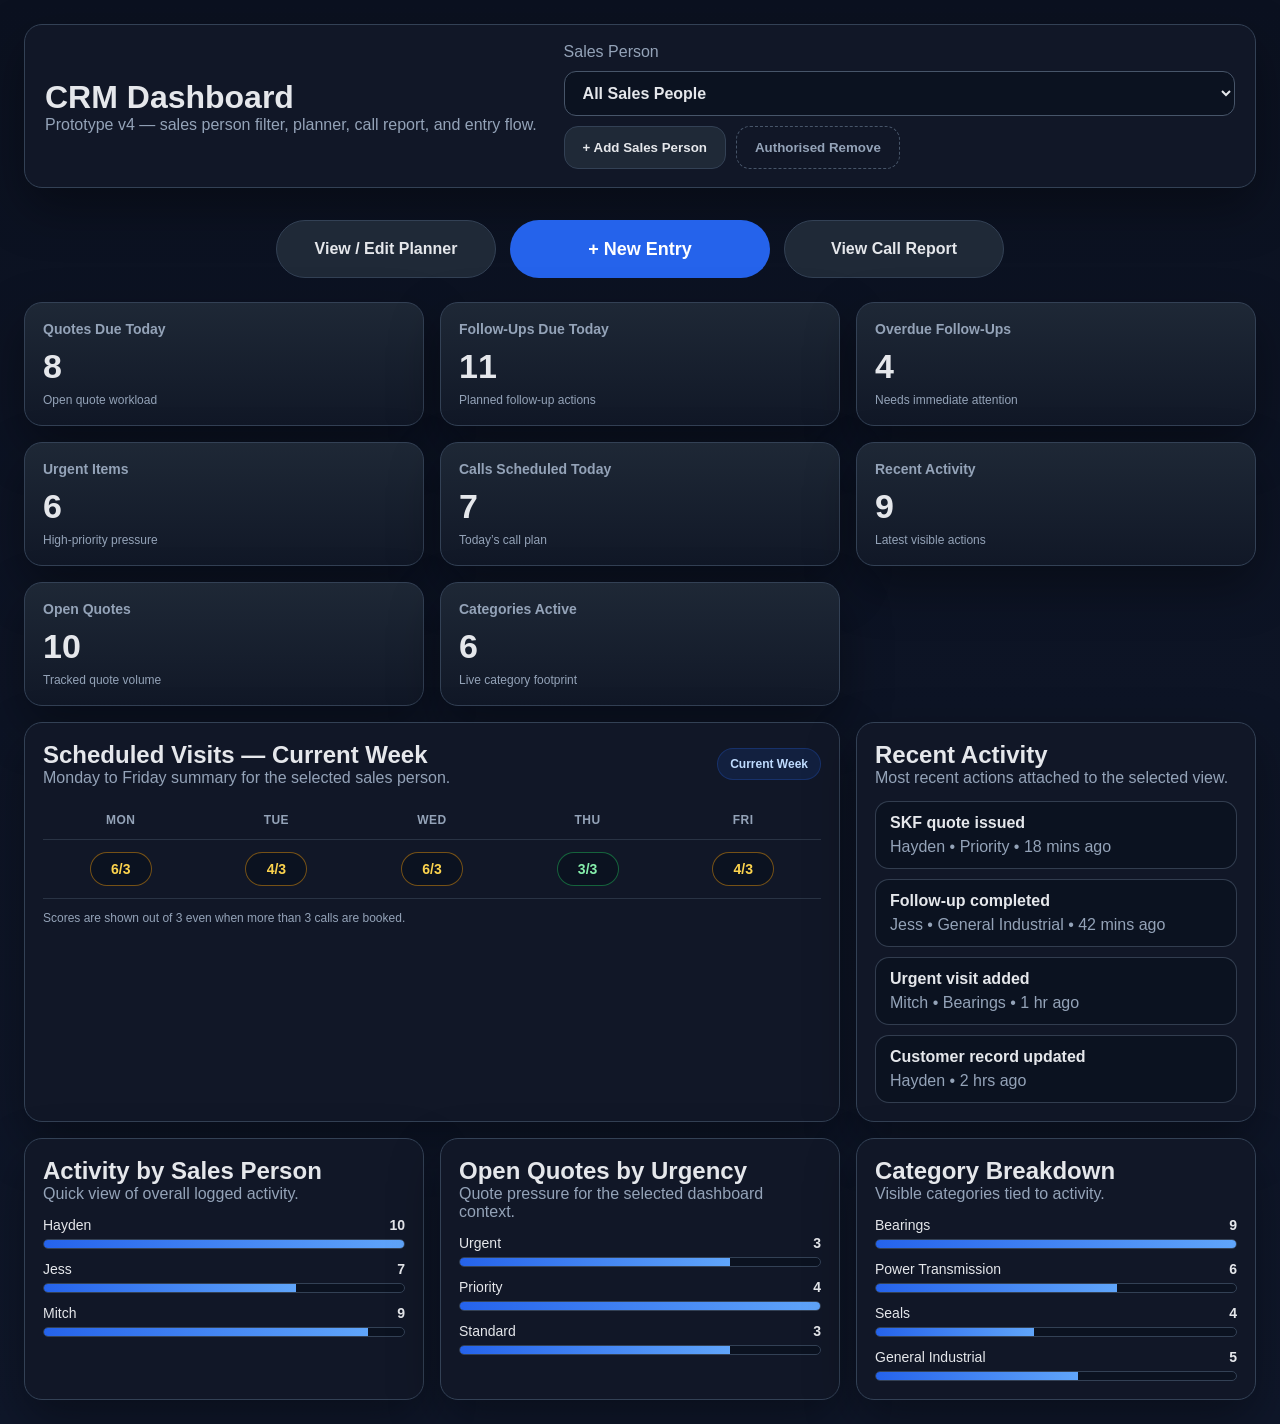
==== crm.html @ 4c28389d "Update crm.html" ====
<!DOCTYPE html>
<html lang="en">
<head>
  <meta charset="UTF-8" />
  <meta name="viewport" content="width=device-width, initial-scale=1.0" />
  <title>Preptus CRM Dashboard Prototype v4</title>
  <style>
    :root{
      --bg:#0f172a;
      --panel:#111827;
      --panel2:#1f2937;
      --panel3:#0b1220;
      --border:#334155;
      --text:#e5e7eb;
      --muted:#94a3b8;
      --accent:#2563eb;
      --accent2:#1d4ed8;
      --good:#22c55e;
      --warn:#f59e0b;
      --bad:#ef4444;
      --shadow:0 20px 50px rgba(0,0,0,.35);
      --radius:18px;
    }
    *{box-sizing:border-box}
    body{
      margin:0;
      font-family:Arial,Helvetica,sans-serif;
      background:linear-gradient(180deg,#0b1120 0%,#0f172a 100%);
      color:var(--text);
      <div class="top-nav">
  <a href="index.html" class="nav-btn">🏠 Dashboard</a>
  <a href="resources.html" class="nav-btn">⬅ Back</a>
</div>
    }
    .page{
      max-width:1500px;
      margin:0 auto;
      padding:24px;
    }
    .topbar,.card,.modal{
      background:rgba(17,24,39,.95);
      border:1px solid var(--border);
      border-radius:var(--radius);
      box-shadow:var(--shadow);
    }
    .topbar{
      padding:18px 20px;
      display:flex;
      align-items:center;
      justify-content:space-between;
      gap:16px;
      margin-bottom:18px;
      flex-wrap:wrap;
    }
    h1,h2,h3,p{margin:0}
    .muted{color:var(--muted)}
    .controls{display:flex;gap:10px;align-items:center;flex-wrap:wrap}
    .top-select, .field input, .field select, .field textarea{
      width:100%;
      background:#0b1220;
      color:var(--text);
      border:1px solid #475569;
      border-radius:12px;
      padding:12px 14px;
      font:inherit;
    }
    .top-select{min-width:220px;font-weight:700}
    .btn{
      appearance:none;
      border:none;
      cursor:pointer;
      padding:13px 18px;
      border-radius:14px;
      font-weight:700;
      color:#fff;
      background:var(--accent);
      transition:.15s ease;
    }
    .btn:hover{transform:translateY(-1px);background:var(--accent2)}
    .btn.secondary{
      background:var(--panel2);
      border:1px solid var(--border);
      color:var(--text);
    }
    .btn.ghost{
      background:transparent;
      border:1px dashed #475569;
      color:var(--muted);
    }
    .hero{
      display:flex;
      align-items:center;
      justify-content:center;
      gap:14px;
      flex-wrap:wrap;
      padding:14px 0 24px;
    }
    .hero .btn{
      min-width:220px;
      min-height:58px;
      font-size:16px;
      border-radius:999px;
    }
    .hero .btn.center{
      min-width:260px;
      font-size:18px;
    }
    .grid{
      display:grid;
      grid-template-columns:repeat(12,1fr);
      gap:16px;
    }
    .card{padding:18px}
    .metric-card{
      grid-column:span 12;
      display:flex;
      align-items:flex-start;
      justify-content:space-between;
      gap:10px;
      min-height:120px;
      background:linear-gradient(180deg,rgba(31,41,55,.95) 0%, rgba(17,24,39,.95) 100%);
    }
    .metric-card h3{font-size:14px;color:var(--muted);margin-bottom:12px}
    .metric-card .value{font-size:34px;font-weight:800;line-height:1}
    .metric-card .sub{font-size:12px;color:var(--muted);margin-top:10px}
    @media(min-width:700px){ .metric-card{grid-column:span 6} }
    @media(min-width:1100px){ .metric-card{grid-column:span 4} }
    @media(min-width:1350px){ .metric-card{grid-column:span 3} }
    .span-4{grid-column:span 12}
    .span-6{grid-column:span 12}
    .span-8{grid-column:span 12}
    .span-12{grid-column:span 12}
    @media(min-width:1000px){
      .span-4{grid-column:span 4}
      .span-6{grid-column:span 6}
      .span-8{grid-column:span 8}
    }
    .section-title{
      display:flex;
      align-items:center;
      justify-content:space-between;
      gap:10px;
      margin-bottom:14px;
    }
    .pill{
      display:inline-flex;
      align-items:center;
      justify-content:center;
      padding:8px 12px;
      border-radius:999px;
      background:rgba(37,99,235,.12);
      color:#bfdbfe;
      border:1px solid rgba(37,99,235,.25);
      font-size:12px;
      font-weight:700;
    }
    .list, .report-list{
      display:grid;
      gap:10px;
    }
    .list-item, .report-item{
      padding:12px 14px;
      border-radius:14px;
      background:#0b1220;
      border:1px solid rgba(71,85,105,.65);
    }
    .list-item strong, .report-item strong{display:block;margin-bottom:6px}
    .bar-row{display:grid;gap:12px}
    .bar-label{
      display:flex;justify-content:space-between;gap:10px;font-size:14px;margin-bottom:6px
    }
    .bar{
      height:10px;border-radius:999px;background:#0b1220;border:1px solid #334155;overflow:hidden
    }
    .bar > span{
      display:block;height:100%;background:linear-gradient(90deg,#2563eb 0%, #60a5fa 100%)
    }

    .summary-table{
      width:100%;
      border-collapse:collapse;
      font-size:14px;
    }
    .summary-table th,.summary-table td{
      border-bottom:1px solid rgba(71,85,105,.45);
      padding:12px 10px;
      text-align:center;
    }
    .summary-table th{color:var(--muted);font-size:12px;letter-spacing:.04em;text-transform:uppercase}
    .score{
      display:inline-flex;
      align-items:center;
      justify-content:center;
      min-width:62px;
      padding:8px 10px;
      border-radius:999px;
      background:#0b1220;
      border:1px solid #475569;
      font-weight:800;
    }
    .score.good{border-color:rgba(34,197,94,.45); color:#86efac}
    .score.warn{border-color:rgba(245,158,11,.45); color:#fcd34d}
    .score.bad{border-color:rgba(239,68,68,.45); color:#fca5a5}
    .tiny{font-size:12px;color:var(--muted)}

    .overlay{
      position:fixed;inset:0;background:rgba(2,6,23,.72);
      display:none;align-items:center;justify-content:center;
      padding:20px;z-index:50;
    }
    .overlay.show{display:flex}
    .modal{
      width:min(1100px,100%);
      max-height:min(90vh,920px);
      overflow:auto;
      padding:20px;
      position:relative;
    }
    .modal.large{width:min(1380px,100%)}
    .close{
      position:absolute;top:14px;right:14px;
      width:42px;height:42px;border-radius:999px;
      border:1px solid var(--border);background:#0b1220;color:var(--text);cursor:pointer;font-size:20px
    }
    .modal-header{
      display:flex;align-items:flex-start;justify-content:space-between;gap:14px;
      margin-bottom:16px;padding-right:54px;
    }
    .form-grid{
      display:grid;grid-template-columns:repeat(12,1fr);gap:14px;
    }
    .field{grid-column:span 12}
    .field.half{grid-column:span 12}
    .field.third{grid-column:span 12}
    .field textarea{min-height:100px;resize:vertical}
    @media(min-width:900px){
      .field.half{grid-column:span 6}
      .field.third{grid-column:span 4}
    }
    .quote-fields{
      display:none;
      margin-top:14px;
      padding:16px;
      border:1px solid rgba(37,99,235,.35);
      background:rgba(37,99,235,.08);
      border-radius:16px;
    }
    .quote-fields.show{display:block}

    .planner-toolbar{
      display:flex;justify-content:space-between;align-items:center;gap:12px;flex-wrap:wrap;margin-bottom:16px;
    }
    .week-chip{
      display:inline-flex;align-items:center;gap:8px;padding:10px 14px;border-radius:999px;background:#0b1220;border:1px solid #475569;font-weight:700
    }
    .planner-grid{
      display:grid;
      grid-template-columns:repeat(5,minmax(240px,1fr));
      gap:14px;
      align-items:start;
      overflow-x:auto;
      padding-bottom:8px;
    }
    .day-card{
      min-width:240px;
      background:#0b1220;
      border:1px solid rgba(71,85,105,.65);
      border-radius:18px;
      padding:14px;
    }
    .day-card h3{margin-bottom:4px}
    .day-card .tiny{margin-bottom:12px;display:block}
    .call-list{
      display:grid;
      gap:10px;
    }
    .call-row{
      border:1px solid rgba(71,85,105,.6);
      background:rgba(15,23,42,.9);
      border-radius:14px;
      padding:10px;
    }
    .call-row label{
      display:block;
      font-size:11px;
      color:var(--muted);
      margin:0 0 6px;
      letter-spacing:.03em;
      text-transform:uppercase;
    }
    .call-row input{
      width:100%;
      background:#020617;
      color:var(--text);
      border:1px solid #334155;
      border-radius:10px;
      padding:10px 12px;
      font:inherit;
    }
    .call-row.mandatory{border-color:rgba(245,158,11,.4)}
    .planner-foot{
      margin-top:16px;
      display:flex;justify-content:space-between;align-items:center;gap:12px;flex-wrap:wrap
    }
    .empty-note{
      padding:18px;
      text-align:center;
      border:1px dashed #475569;
      border-radius:16px;
      color:var(--muted);
      background:#0b1220;
    }
  </style>
</head>
<body>
  <div class="page">
    <header class="topbar">
      <div>
        <h1>CRM Dashboard</h1>
        <p class="muted">Prototype v4 — sales person filter, planner, call report, and entry flow.</p>
      </div>
      <div class="controls">
        <label class="muted" for="salesPersonFilter">Sales Person</label>
        <select id="salesPersonFilter" class="top-select"></select>
        <button class="btn secondary" id="addSalesPersonBtn" type="button">+ Add Sales Person</button>
        <button class="btn ghost" id="removeSalesPersonBtn" type="button">Authorised Remove</button>
      </div>
    </header>

    <section class="hero">
      <button class="btn secondary" id="openPlannerBtn" type="button">View / Edit Planner</button>
      <button class="btn center" id="openEntryBtn" type="button">+ New Entry</button>
      <button class="btn secondary" id="openReportBtn" type="button">View Call Report</button>
    </section>

    <section class="grid" id="metricGrid"></section>

    <section class="grid" style="margin-top:16px;">
      <article class="card span-8">
        <div class="section-title">
          <div>
            <h2>Scheduled Visits — Current Week</h2>
            <p class="muted">Monday to Friday summary for the selected sales person.</p>
          </div>
          <span class="pill" id="weekLabelMain">Current Week</span>
        </div>
        <div id="weekSummaryWrap"></div>
      </article>

      <article class="card span-4">
        <div class="section-title">
          <div>
            <h2>Recent Activity</h2>
            <p class="muted">Most recent actions attached to the selected view.</p>
          </div>
        </div>
        <div class="list" id="recentActivity"></div>
      </article>

      <article class="card span-4">
        <div class="section-title">
          <div>
            <h2>Activity by Sales Person</h2>
            <p class="muted">Quick view of overall logged activity.</p>
          </div>
        </div>
        <div class="bar-row" id="activityBySales"></div>
      </article>

      <article class="card span-4">
        <div class="section-title">
          <div>
            <h2>Open Quotes by Urgency</h2>
            <p class="muted">Quote pressure for the selected dashboard context.</p>
          </div>
        </div>
        <div class="bar-row" id="quotesByUrgency"></div>
      </article>

      <article class="card span-4">
        <div class="section-title">
          <div>
            <h2>Category Breakdown</h2>
            <p class="muted">Visible categories tied to activity.</p>
          </div>
        </div>
        <div class="bar-row" id="categoryBreakdown"></div>
      </article>
    </section>
  </div>

  <div class="overlay" id="entryOverlay" aria-hidden="true">
    <div class="modal">
      <button class="close" type="button" data-close="entryOverlay">×</button>
      <div class="modal-header">
        <div>
          <h2>New CRM Entry</h2>
          <p class="muted">Fill the log, then submit. Submit closes the overlay for now.</p>
        </div>
      </div>

      <form id="crmForm">
        <div class="form-grid">
          <div class="field half">
            <label for="company">Company</label>
            <input id="company" name="company" type="text" />
          </div>
          <div class="field half">
            <label for="contactName">Contact Name</label>
            <input id="contactName" name="contactName" type="text" />
          </div>
          <div class="field half">
            <label for="contactNumber">Contact Number</label>
            <input id="contactNumber" name="contactNumber" type="tel" />
          </div>
          <div class="field half">
            <label for="email">Email</label>
            <input id="email" name="email" type="email" />
          </div>
          <div class="field third">
            <label for="salesPersonEntry">Sales Person</label>
            <select id="salesPersonEntry" name="salesPersonEntry"></select>
          </div>
          <div class="field third">
            <label for="category">Category</label>
            <select id="category" name="category">
              <option>Bearings</option>
              <option>Power Transmission</option>
              <option>Seals</option>
              <option>Lubrication</option>
              <option>General Industrial</option>
              <option>Other</option>
            </select>
          </div>
          <div class="field third">
            <label for="purpose">Purpose</label>
            <select id="purpose" name="purpose">
              <option value="">Select purpose</option>
              <option>Quote</option>
              <option>Order</option>
              <option>Enquiry</option>
            </select>
          </div>
          <div class="field half">
            <label for="result">Result</label>
            <select id="result" name="result">
              <option>Quoted</option>
              <option>Ordered</option>
              <option>Information Provided</option>
              <option>Waiting on Supplier</option>
              <option>Waiting on Customer</option>
              <option>No Sale</option>
              <option>Closed</option>
            </select>
          </div>
          <div class="field half">
            <label for="followUpRequired">Follow Up Required</label>
            <select id="followUpRequired" name="followUpRequired">
              <option>Yes</option>
              <option>No</option>
            </select>
          </div>
          <div class="field half">
            <label for="followUpDate">Follow Up Date</label>
            <input id="followUpDate" name="followUpDate" type="date" />
          </div>
          <div class="field half">
            <label for="followUpAction">Follow Up Action</label>
            <select id="followUpAction" name="followUpAction">
              <option>Call</option>
              <option>Email</option>
              <option>Quote Check</option>
              <option>Await Response</option>
              <option>Visit</option>
              <option>Close Out</option>
            </select>
          </div>
          <div class="field half">
            <label for="createdDate">Created Date</label>
            <input id="createdDate" name="createdDate" type="date" />
          </div>
          <div class="field half">
            <label for="updatedDate">Last Updated Date</label>
            <input id="updatedDate" name="updatedDate" type="date" />
          </div>
          <div class="field half">
            <label for="status">Status</label>
            <select id="status" name="status">
              <option>Open</option>
              <option>In Progress</option>
              <option>Waiting</option>
              <option>Closed</option>
            </select>
          </div>
          <div class="field">
            <label for="notes">Notes</label>
            <textarea id="notes" name="notes"></textarea>
          </div>
        </div>

        <div class="quote-fields" id="quoteFields">
          <div class="form-grid">
            <div class="field third">
              <label for="quoteCompletionDate">Quote Prompt Completion Date</label>
              <input id="quoteCompletionDate" name="quoteCompletionDate" type="date" />
            </div>
            <div class="field third">
              <label for="quoteFollowUpDate">Follow Up Date</label>
              <input id="quoteFollowUpDate" name="quoteFollowUpDate" type="date" />
            </div>
            <div class="field third">
              <label for="urgency">Urgency</label>
              <select id="urgency" name="urgency">
                <option>Standard</option>
                <option>Priority</option>
                <option>Urgent</option>
              </select>
            </div>
          </div>
        </div>

        <div style="display:flex; justify-content:flex-end; gap:10px; margin-top:18px;">
          <button class="btn secondary" type="button" data-close="entryOverlay">Cancel</button>
          <button class="btn" type="submit">Submit</button>
        </div>
      </form>
    </div>
  </div>

  <div class="overlay" id="plannerOverlay" aria-hidden="true">
    <div class="modal large">
      <button class="close" type="button" data-close="plannerOverlay">×</button>
      <div class="modal-header">
        <div>
          <h2>Weekly Call Planner</h2>
          <p class="muted">Three calls per day are prebooked by default. Additional calls can be added underneath each day.</p>
        </div>
      </div>

      <div class="planner-toolbar">
        <div class="controls">
          <span class="week-chip" id="plannerSalesChip">Sales Person</span>
          <span class="week-chip" id="plannerWeekChip">Current Week</span>
        </div>
        <div class="controls">
          <button class="btn secondary" id="showCurrentWeekBtn" type="button">Current Week</button>
          <button class="btn secondary" id="showNextWeekBtn" type="button">Next Week</button>
        </div>
      </div>

      <div class="planner-grid" id="plannerGrid"></div>

      <div class="planner-foot">
        <p class="tiny">Each day shows Monday to Friday only. Add more calls as needed.</p>
        <button class="btn secondary" type="button" data-close="plannerOverlay">Close Planner</button>
      </div>
    </div>
  </div>

  <div class="overlay" id="reportOverlay" aria-hidden="true">
    <div class="modal">
      <button class="close" type="button" data-close="reportOverlay">×</button>
      <div class="modal-header">
        <div>
          <h2>Call Report</h2>
          <p class="muted">Shows scheduled visits for the selected sales person and week view.</p>
        </div>
      </div>

      <div class="planner-toolbar">
        <div class="controls">
          <span class="week-chip" id="reportSalesChip">Sales Person</span>
          <span class="week-chip" id="reportWeekChip">Current Week</span>
        </div>
        <div class="controls">
          <button class="btn secondary" id="reportCurrentBtn" type="button">Current Week</button>
          <button class="btn secondary" id="reportNextBtn" type="button">Next Week</button>
        </div>
      </div>

      <div class="report-list" id="reportList"></div>

      <div style="display:flex; justify-content:flex-end; margin-top:18px;">
        <button class="btn secondary" type="button" data-close="reportOverlay">Close Report</button>
      </div>
    </div>
  </div>

  <script>
    (function () {
      var DAYS = ['Monday', 'Tuesday', 'Wednesday', 'Thursday', 'Friday'];

      var state = {
        salesPeople: ['All Sales People', 'Hayden', 'Jess', 'Mitch'],
        selectedSalesPerson: 'All Sales People',
        visibleWeek: 'current',
        dashboardData: {
          'All Sales People': {
            metrics: { quotesDue: 8, followupsDue: 11, overdue: 4, urgent: 6, callsToday: 7, recentCount: 9, openQuotes: 10, activeCategories: 6, scheduledThisWeek: 23 },
            recentActivity: [
              { title: 'SKF quote issued', meta: 'Hayden • Priority • 18 mins ago' },
              { title: 'Follow-up completed', meta: 'Jess • General Industrial • 42 mins ago' },
              { title: 'Urgent visit added', meta: 'Mitch • Bearings • 1 hr ago' },
              { title: 'Customer record updated', meta: 'Hayden • 2 hrs ago' }
            ],
            activityBySales: [
              { label: 'Hayden', value: 14 },
              { label: 'Jess', value: 8 },
              { label: 'Mitch', value: 11 }
            ],
            quotesByUrgency: [
              { label: 'Urgent', value: 3 },
              { label: 'Priority', value: 4 },
              { label: 'Standard', value: 3 }
            ],
            categoryBreakdown: [
              { label: 'Bearings', value: 9 },
              { label: 'Power Transmission', value: 6 },
              { label: 'Seals', value: 4 },
              { label: 'General Industrial', value: 5 }
            ]
          },
          'Hayden': {
            metrics: { quotesDue: 3, followupsDue: 4, overdue: 1, urgent: 2, callsToday: 3, recentCount: 4, openQuotes: 4, activeCategories: 4, scheduledThisWeek: 8 },
            recentActivity: [
              { title: 'Quote follow-up booked', meta: 'Priority • 20 mins ago' },
              { title: 'Visit added to planner', meta: 'General Industrial • 55 mins ago' },
              { title: 'Enquiry logged', meta: 'Bearings • 1 hr ago' }
            ],
            activityBySales: [
              { label: 'Hayden', value: 14 },
              { label: 'Jess', value: 8 },
              { label: 'Mitch', value: 11 }
            ],
            quotesByUrgency: [
              { label: 'Urgent', value: 1 },
              { label: 'Priority', value: 2 },
              { label: 'Standard', value: 1 }
            ],
            categoryBreakdown: [
              { label: 'Bearings', value: 3 },
              { label: 'Power Transmission', value: 2 },
              { label: 'Seals', value: 1 },
              { label: 'General Industrial', value: 2 }
            ]
          },
          'Jess': {
            metrics: { quotesDue: 2, followupsDue: 3, overdue: 2, urgent: 1, callsToday: 2, recentCount: 3, openQuotes: 3, activeCategories: 3, scheduledThisWeek: 7 },
            recentActivity: [
              { title: 'Customer call completed', meta: 'General Industrial • 14 mins ago' },
              { title: 'Quote in progress', meta: 'Bearings • 1 hr ago' }
            ],
            activityBySales: [
              { label: 'Hayden', value: 14 },
              { label: 'Jess', value: 8 },
              { label: 'Mitch', value: 11 }
            ],
            quotesByUrgency: [
              { label: 'Urgent', value: 1 },
              { label: 'Priority', value: 1 },
              { label: 'Standard', value: 1 }
            ],
            categoryBreakdown: [
              { label: 'General Industrial', value: 3 },
              { label: 'Bearings', value: 2 },
              { label: 'Seals', value: 1 }
            ]
          },
          'Mitch': {
            metrics: { quotesDue: 3, followupsDue: 4, overdue: 1, urgent: 3, callsToday: 2, recentCount: 2, openQuotes: 3, activeCategories: 4, scheduledThisWeek: 8 },
            recentActivity: [
              { title: 'Urgent site visit added', meta: 'Bearings • 9 mins ago' },
              { title: 'Quote requested', meta: 'Power Transmission • 47 mins ago' }
            ],
            activityBySales: [
              { label: 'Hayden', value: 14 },
              { label: 'Jess', value: 8 },
              { label: 'Mitch', value: 11 }
            ],
            quotesByUrgency: [
              { label: 'Urgent', value: 1 },
              { label: 'Priority', value: 1 },
              { label: 'Standard', value: 1 }
            ],
            categoryBreakdown: [
              { label: 'Bearings', value: 4 },
              { label: 'Power Transmission', value: 3 },
              { label: 'General Industrial', value: 1 }
            ]
          }
        },
        plannerData: {}
      };

      function seededCalls() {
        return {
          current: {
            Monday: ['Acme Hydraulics', 'Bayside Pumps', ''],
            Tuesday: ['Metro Bearings', '', ''],
            Wednesday: ['PlantFix Services', 'Delta Industrial', ''],
            Thursday: ['', '', ''],
            Friday: ['Valley Engineering', '', '']
          },
          next: {
            Monday: ['', '', ''],
            Tuesday: ['', '', ''],
            Wednesday: ['', '', ''],
            Thursday: ['', '', ''],
            Friday: ['', '', '']
          }
        };
      }

      function ensurePlanner(name) {
        if (!state.plannerData[name]) {
          state.plannerData[name] = seededCalls();
        }
        return state.plannerData[name];
      }

      ['Hayden', 'Jess', 'Mitch'].forEach(function (name) { ensurePlanner(name); });
      state.plannerData['Jess'].current.Tuesday[1] = 'Northside Trade';
      state.plannerData['Jess'].current.Friday[1] = 'Eastern Conveyor';
      state.plannerData['Mitch'].current.Monday[1] = 'WestPro Maintenance';
      state.plannerData['Mitch'].current.Thursday[0] = 'RiverTech';
      state.plannerData['Mitch'].current.Thursday[1] = 'Apex Ag';
      state.plannerData['Mitch'].current.Thursday[2] = 'Southern Belting';

      var salesPersonFilter = document.getElementById('salesPersonFilter');
      var salesPersonEntry = document.getElementById('salesPersonEntry');
      var addSalesPersonBtn = document.getElementById('addSalesPersonBtn');
      var removeSalesPersonBtn = document.getElementById('removeSalesPersonBtn');

      var openEntryBtn = document.getElementById('openEntryBtn');
      var openPlannerBtn = document.getElementById('openPlannerBtn');
      var openReportBtn = document.getElementById('openReportBtn');

      var entryOverlay = document.getElementById('entryOverlay');
      var plannerOverlay = document.getElementById('plannerOverlay');
      var reportOverlay = document.getElementById('reportOverlay');

      var crmForm = document.getElementById('crmForm');
      var purpose = document.getElementById('purpose');
      var quoteFields = document.getElementById('quoteFields');

      var metricGrid = document.getElementById('metricGrid');
      var recentActivity = document.getElementById('recentActivity');
      var activityBySales = document.getElementById('activityBySales');
      var quotesByUrgency = document.getElementById('quotesByUrgency');
      var categoryBreakdown = document.getElementById('categoryBreakdown');
      var weekSummaryWrap = document.getElementById('weekSummaryWrap');
      var weekLabelMain = document.getElementById('weekLabelMain');

      var plannerGrid = document.getElementById('plannerGrid');
      var plannerSalesChip = document.getElementById('plannerSalesChip');
      var plannerWeekChip = document.getElementById('plannerWeekChip');
      var showCurrentWeekBtn = document.getElementById('showCurrentWeekBtn');
      var showNextWeekBtn = document.getElementById('showNextWeekBtn');

      var reportList = document.getElementById('reportList');
      var reportSalesChip = document.getElementById('reportSalesChip');
      var reportWeekChip = document.getElementById('reportWeekChip');
      var reportCurrentBtn = document.getElementById('reportCurrentBtn');
      var reportNextBtn = document.getElementById('reportNextBtn');

      function setTodayDefaults() {
        var today = new Date().toISOString().slice(0, 10);
        document.getElementById('createdDate').value = today;
        document.getElementById('updatedDate').value = today;
      }

      function populateSalesPeople() {
        var options = state.salesPeople.map(function (name) {
          return '<option value="' + escapeHtml(name) + '">' + escapeHtml(name) + '</option>';
        }).join('');
        salesPersonFilter.innerHTML = options;
        salesPersonFilter.value = state.selectedSalesPerson;
        salesPersonEntry.innerHTML = options.replace('<option value="All Sales People">All Sales People</option>', '');
        if (state.selectedSalesPerson !== 'All Sales People' && state.salesPeople.indexOf(state.selectedSalesPerson) !== -1) {
          salesPersonEntry.value = state.selectedSalesPerson;
        } else {
          salesPersonEntry.selectedIndex = 0;
        }
      }

      function getDashboardData() {
        return state.dashboardData[state.selectedSalesPerson] || createBlankDashboard(state.selectedSalesPerson);
      }

      function getMetricCards(data) {
        return [
          { title: 'Quotes Due Today', value: data.metrics.quotesDue, sub: 'Open quote workload' },
          { title: 'Follow-Ups Due Today', value: data.metrics.followupsDue, sub: 'Planned follow-up actions' },
          { title: 'Overdue Follow-Ups', value: data.metrics.overdue, sub: 'Needs immediate attention' },
          { title: 'Urgent Items', value: data.metrics.urgent, sub: 'High-priority pressure' },
          { title: 'Calls Scheduled Today', value: data.metrics.callsToday, sub: 'Today’s call plan' },
          { title: 'Recent Activity', value: data.metrics.recentCount, sub: 'Latest visible actions' },
          { title: 'Open Quotes', value: data.metrics.openQuotes, sub: 'Tracked quote volume' },
          { title: 'Categories Active', value: data.metrics.activeCategories, sub: 'Live category footprint' }
        ];
      }

      function renderMetrics(data) {
        metricGrid.innerHTML = getMetricCards(data).map(function (item) {
          return '<article class="metric-card card">' +
            '<div><h3>' + escapeHtml(item.title) + '</h3><div class="value">' + item.value + '</div><div class="sub">' + escapeHtml(item.sub) + '</div></div>' +
            '</article>';
        }).join('');
      }

      function renderList(target, items, formatter) {
        if (!items || !items.length) {
          target.innerHTML = '<div class="empty-note">Nothing to show here yet.</div>';
          return;
        }
        target.innerHTML = items.map(formatter).join('');
      }

      function renderBars(target, items) {
        if (!items || !items.length) {
          target.innerHTML = '<div class="empty-note">No data yet.</div>';
          return;
        }
        var max = Math.max.apply(null, items.map(function (item) { return item.value || 0; }).concat([1]));
        target.innerHTML = items.map(function (item) {
          var pct = Math.round(((item.value || 0) / max) * 100);
          return '<div>' +
            '<div class="bar-label"><span>' + escapeHtml(item.label) + '</span><strong>' + (item.value || 0) + '</strong></div>' +
            '<div class="bar"><span style="width:' + pct + '%;"></span></div>' +
          '</div>';
        }).join('');
      }

      function computeWeekSummary(person, weekKey) {
        var names = person === 'All Sales People'
          ? state.salesPeople.filter(function (name) { return name !== 'All Sales People'; })
          : [person];

        return DAYS.map(function (day) {
          var total = 0;
          names.forEach(function (name) {
            var planner = ensurePlanner(name);
            var entries = planner[weekKey][day] || [];
            total += entries.filter(function (value) { return (value || '').trim() !== ''; }).length;
          });
          return { day: day, total: total };
        });
      }

      function scoreClass(value) {
        if (value < 3) return 'bad';
        if (value === 3) return 'good';
        return 'warn';
      }

      function renderWeekSummary() {
        var weekKey = 'current';
        var rows = computeWeekSummary(state.selectedSalesPerson, weekKey);
        weekLabelMain.textContent = 'Current Week';
        weekSummaryWrap.innerHTML =
          '<table class="summary-table">' +
            '<thead><tr>' + rows.map(function (row) { return '<th>' + row.day.slice(0,3) + '</th>'; }).join('') + '</tr></thead>' +
            '<tbody><tr>' + rows.map(function (row) {
              return '<td><span class="score ' + scoreClass(row.total) + '">' + row.total + '/3</span></td>';
            }).join('') + '</tr></tbody>' +
          '</table>' +
          '<p class="tiny" style="margin-top:12px;">Scores are shown out of 3 even when more than 3 calls are booked.</p>';
      }

      function renderDashboard() {
        var data = getDashboardData();
        renderMetrics(data);

        renderList(recentActivity, data.recentActivity, function (item) {
          return '<div class="list-item"><strong>' + escapeHtml(item.title) + '</strong><span class="muted">' + escapeHtml(item.meta) + '</span></div>';
        });
        renderBars(activityBySales, data.activityBySales);
        renderBars(quotesByUrgency, data.quotesByUrgency);
        renderBars(categoryBreakdown, data.categoryBreakdown);
        renderWeekSummary();
      }

      function renderPlanner() {
        plannerSalesChip.textContent = state.selectedSalesPerson;
        plannerWeekChip.textContent = state.visibleWeek === 'current' ? 'Current Week' : 'Next Week';

        if (state.selectedSalesPerson === 'All Sales People') {
          plannerGrid.innerHTML = '<div class="empty-note" style="grid-column:1/-1;">Select an individual sales person to edit the planner.</div>';
          return;
        }

        var planner = ensurePlanner(state.selectedSalesPerson);
        var weekKey = state.visibleWeek;
        plannerGrid.innerHTML = DAYS.map(function (day) {
          var calls = planner[weekKey][day] || [];
          return '<section class="day-card" data-day="' + day + '">' +
            '<h3>' + day + '</h3>' +
            '<span class="tiny">Three default call slots plus extras</span>' +
            '<div class="call-list">' +
              calls.map(function (value, idx) {
                var mandatory = idx < 3 ? ' mandatory' : '';
                var label = idx < 3 ? 'Customer ' + (idx + 1) : 'Additional Call';
                return '<div class="call-row' + mandatory + '">' +
                    '<label>' + label + '</label>' +
                    '<input type="text" value="' + escapeAttribute(value || '') + '" data-day="' + day + '" data-index="' + idx + '" />' +
                  '</div>';
              }).join('') +
            '</div>' +
            '<div style="margin-top:12px;"><button class="btn ghost add-call-btn" type="button" data-day="' + day + '">+ Add Call</button></div>' +
          '</section>';
        }).join('');
      }

      function renderReport() {
        reportSalesChip.textContent = state.selectedSalesPerson;
        reportWeekChip.textContent = state.visibleWeek === 'current' ? 'Current Week' : 'Next Week';

        if (state.selectedSalesPerson === 'All Sales People') {
          var combined = computeWeekSummary('All Sales People', state.visibleWeek);
          reportList.innerHTML = combined.map(function (row) {
            return '<div class="report-item"><strong>' + row.day + '</strong><span class="muted">' + row.total + ' scheduled calls</span></div>';
          }).join('');
          return;
        }

        var planner = ensurePlanner(state.selectedSalesPerson);
        var weekKey = state.visibleWeek;
        reportList.innerHTML = DAYS.map(function (day) {
          var items = (planner[weekKey][day] || []).filter(function (value) { return (value || '').trim() !== ''; });
          return '<div class="report-item">' +
            '<strong>' + day + ' — ' + items.length + ' scheduled</strong>' +
            (items.length
              ? '<div class="tiny">' + items.map(escapeHtml).join(' • ') + '</div>'
              : '<div class="tiny">No calls scheduled yet.</div>') +
          '</div>';
        }).join('');
      }

      function createBlankDashboard(name) {
        return {
          metrics: { quotesDue: 0, followupsDue: 0, overdue: 0, urgent: 0, callsToday: 0, recentCount: 0, openQuotes: 0, activeCategories: 0, scheduledThisWeek: 0 },
          recentActivity: [],
          activityBySales: state.salesPeople.filter(function (x) { return x !== 'All Sales People'; }).map(function (salesName) {
            var base = state.dashboardData['All Sales People'] && state.dashboardData['All Sales People'].activityBySales.find(function (row) { return row.label === salesName; });
            return { label: salesName, value: salesName === name ? 0 : (base ? base.value : 0) };
          }),
          quotesByUrgency: [
            { label: 'Urgent', value: 0 },
            { label: 'Priority', value: 0 },
            { label: 'Standard', value: 0 }
          ],
          categoryBreakdown: []
        };
      }

      function updateAllSalesActivityChart() {
        if (!state.dashboardData['All Sales People']) return;
        state.dashboardData['All Sales People'].activityBySales = state.salesPeople
          .filter(function (name) { return name !== 'All Sales People'; })
          .map(function (name) {
            var data = state.dashboardData[name] || createBlankDashboard(name);
            var value = (data.metrics.quotesDue || 0) + (data.metrics.followupsDue || 0) + (data.metrics.callsToday || 0);
            return { label: name, value: value };
          });
      }

      function addSalesPerson() {
        var newName = window.prompt('Enter new sales person name:');
        if (!newName) return;
        var trimmed = newName.trim();
        if (!trimmed) return;

        var exists = state.salesPeople.some(function (name) {
          return name.toLowerCase() === trimmed.toLowerCase();
        });
        if (exists) {
          window.alert('That sales person already exists.');
          return;
        }

        state.salesPeople.push(trimmed);
        state.dashboardData[trimmed] = createBlankDashboard(trimmed);
        ensurePlanner(trimmed);
        state.selectedSalesPerson = trimmed;
        updateAllSalesActivityChart();
        populateSalesPeople();
        renderDashboard();
      }

      function openOverlay(el) {
        el.classList.add('show');
      }

      function closeOverlay(el) {
        el.classList.remove('show');
      }

      function closeAllOverlays() {
        [entryOverlay, plannerOverlay, reportOverlay].forEach(closeOverlay);
      }

      function handlePurposeChange() {
        if (purpose.value === 'Quote') {
          quoteFields.classList.add('show');
        } else {
          quoteFields.classList.remove('show');
        }
      }

      function handleSalesPersonChange() {
        state.selectedSalesPerson = salesPersonFilter.value;
        populateSalesPeople();
        renderDashboard();
        renderPlanner();
        renderReport();
      }

      function escapeHtml(value) {
        return String(value)
          .replace(/&/g, '&amp;')
          .replace(/</g, '&lt;')
          .replace(/>/g, '&gt;')
          .replace(/"/g, '&quot;')
          .replace(/'/g, '&#39;');
      }

      function escapeAttribute(value) {
        return escapeHtml(value);
      }

      function updatePlannerValue(day, index, value) {
        if (state.selectedSalesPerson === 'All Sales People') return;
        var planner = ensurePlanner(state.selectedSalesPerson);
        planner[state.visibleWeek][day][index] = value;
        renderWeekSummary();
        renderReport();
      }

      populateSalesPeople();
      setTodayDefaults();
      updateAllSalesActivityChart();
      renderDashboard();
      renderPlanner();
      renderReport();

      openEntryBtn.addEventListener('click', function () {
        setTodayDefaults();
        if (state.selectedSalesPerson !== 'All Sales People') salesPersonEntry.value = state.selectedSalesPerson;
        openOverlay(entryOverlay);
      });

      openPlannerBtn.addEventListener('click', function () {
        renderPlanner();
        openOverlay(plannerOverlay);
      });

      openReportBtn.addEventListener('click', function () {
        renderReport();
        openOverlay(reportOverlay);
      });

      purpose.addEventListener('change', handlePurposeChange);
      salesPersonFilter.addEventListener('change', handleSalesPersonChange);
      addSalesPersonBtn.addEventListener('click', addSalesPerson);
      removeSalesPersonBtn.addEventListener('click', function () {
        window.alert('Removal is reserved for authorised users in the future build.');
      });

      crmForm.addEventListener('submit', function (e) {
        e.preventDefault();
        closeOverlay(entryOverlay);
        crmForm.reset();
        setTodayDefaults();
        quoteFields.classList.remove('show');
      });

      document.querySelectorAll('[data-close]').forEach(function (btn) {
        btn.addEventListener('click', function () {
          closeOverlay(document.getElementById(btn.getAttribute('data-close')));
        });
      });

      [entryOverlay, plannerOverlay, reportOverlay].forEach(function (overlay) {
        overlay.addEventListener('click', function (e) {
          if (e.target === overlay) closeOverlay(overlay);
        });
      });

      document.addEventListener('keydown', function (e) {
        if (e.key === 'Escape') closeAllOverlays();
      });

      showCurrentWeekBtn.addEventListener('click', function () {
        state.visibleWeek = 'current';
        renderPlanner();
        renderReport();
      });

      showNextWeekBtn.addEventListener('click', function () {
        state.visibleWeek = 'next';
        renderPlanner();
        renderReport();
      });

      reportCurrentBtn.addEventListener('click', function () {
        state.visibleWeek = 'current';
        renderPlanner();
        renderReport();
      });

      reportNextBtn.addEventListener('click', function () {
        state.visibleWeek = 'next';
        renderPlanner();
        renderReport();
      });

      plannerGrid.addEventListener('click', function (e) {
        var addBtn = e.target.closest('.add-call-btn');
        if (!addBtn || state.selectedSalesPerson === 'All Sales People') return;
        var day = addBtn.getAttribute('data-day');
        var planner = ensurePlanner(state.selectedSalesPerson);
        planner[state.visibleWeek][day].push('');
        renderPlanner();
      });

      plannerGrid.addEventListener('input', function (e) {
        if (e.target.tagName !== 'INPUT') return;
        var day = e.target.getAttribute('data-day');
        var index = parseInt(e.target.getAttribute('data-index'), 10);
        updatePlannerValue(day, index, e.target.value);
      });
    })();
  </script>
</body>
</html>
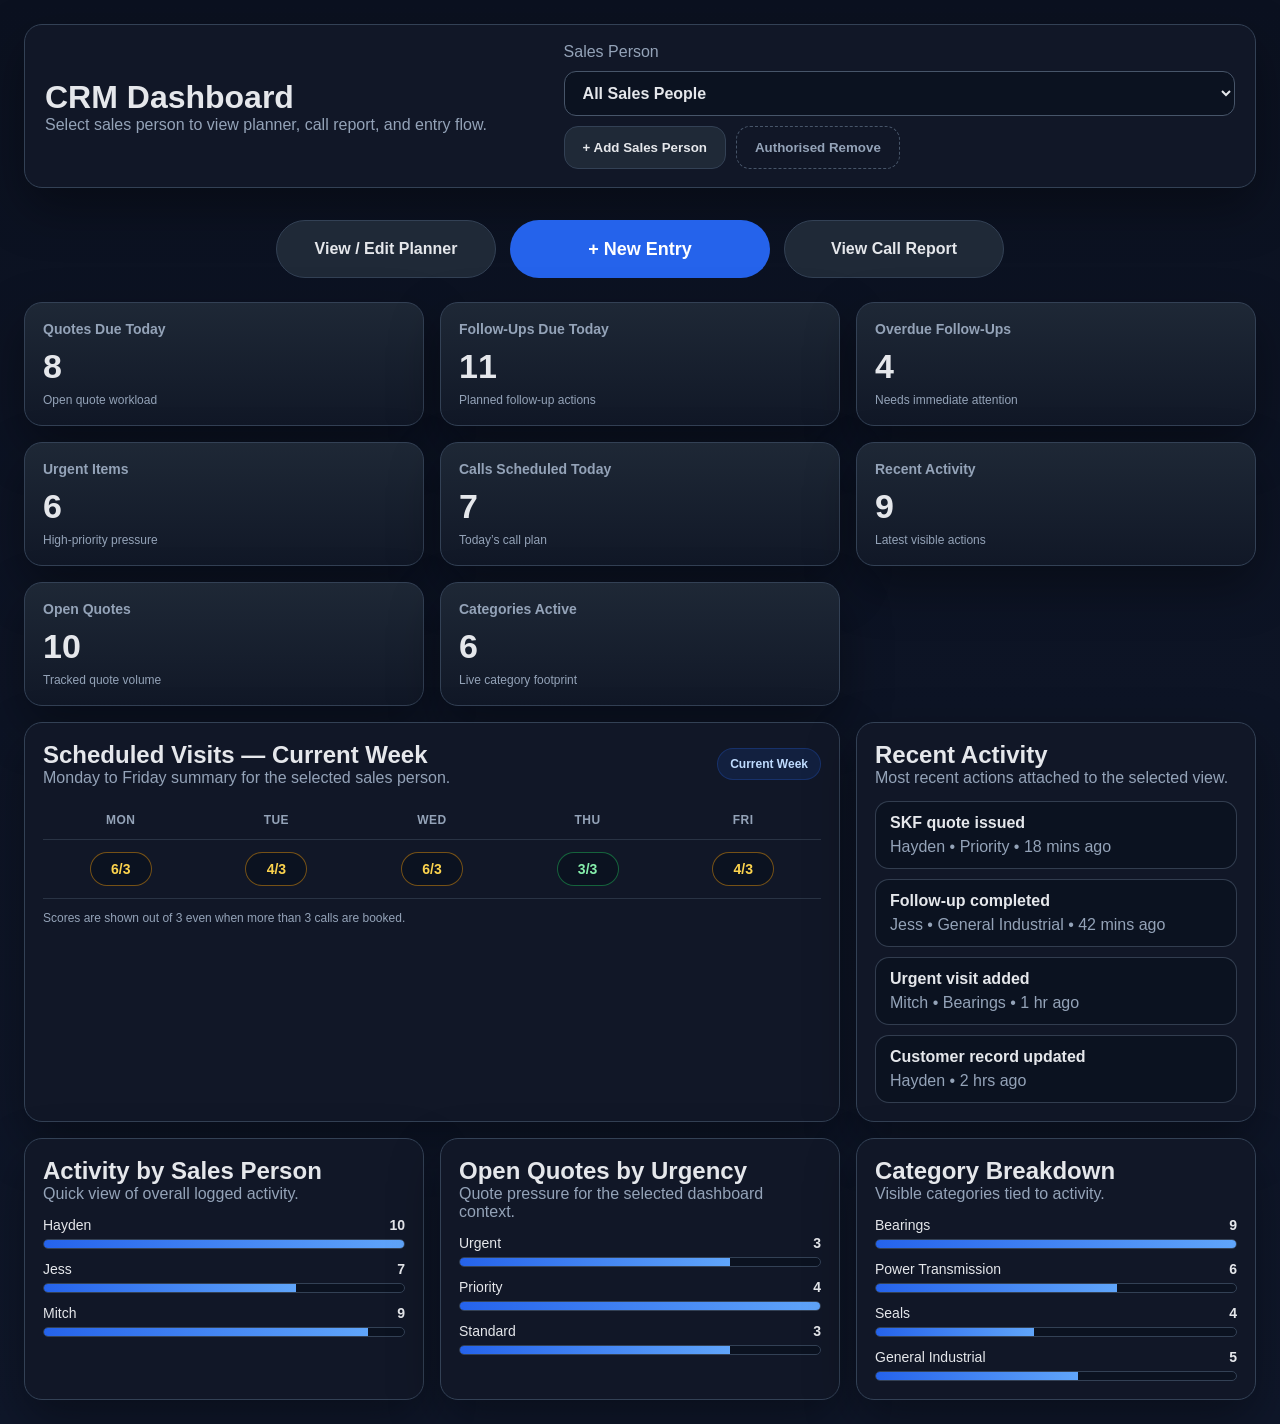
==== commit e27eed4e: "Update CRM dashboard description text" ====
--- a/crm.html
+++ b/crm.html
@@ -3,7 +3,7 @@
 <head>
   <meta charset="UTF-8" />
   <meta name="viewport" content="width=device-width, initial-scale=1.0" />
-  <title>Preptus CRM Dashboard Prototype v4</title>
+  <title>CRM Dashboard</title>
   <style>
     :root{
       --bg:#0f172a;
@@ -317,7 +317,7 @@
     <header class="topbar">
       <div>
         <h1>CRM Dashboard</h1>
-        <p class="muted">Prototype v4 — sales person filter, planner, call report, and entry flow.</p>
+        <p class="muted">Select sales person to view planner, call report, and entry flow.</p>
       </div>
       <div class="controls">
         <label class="muted" for="salesPersonFilter">Sales Person</label>
